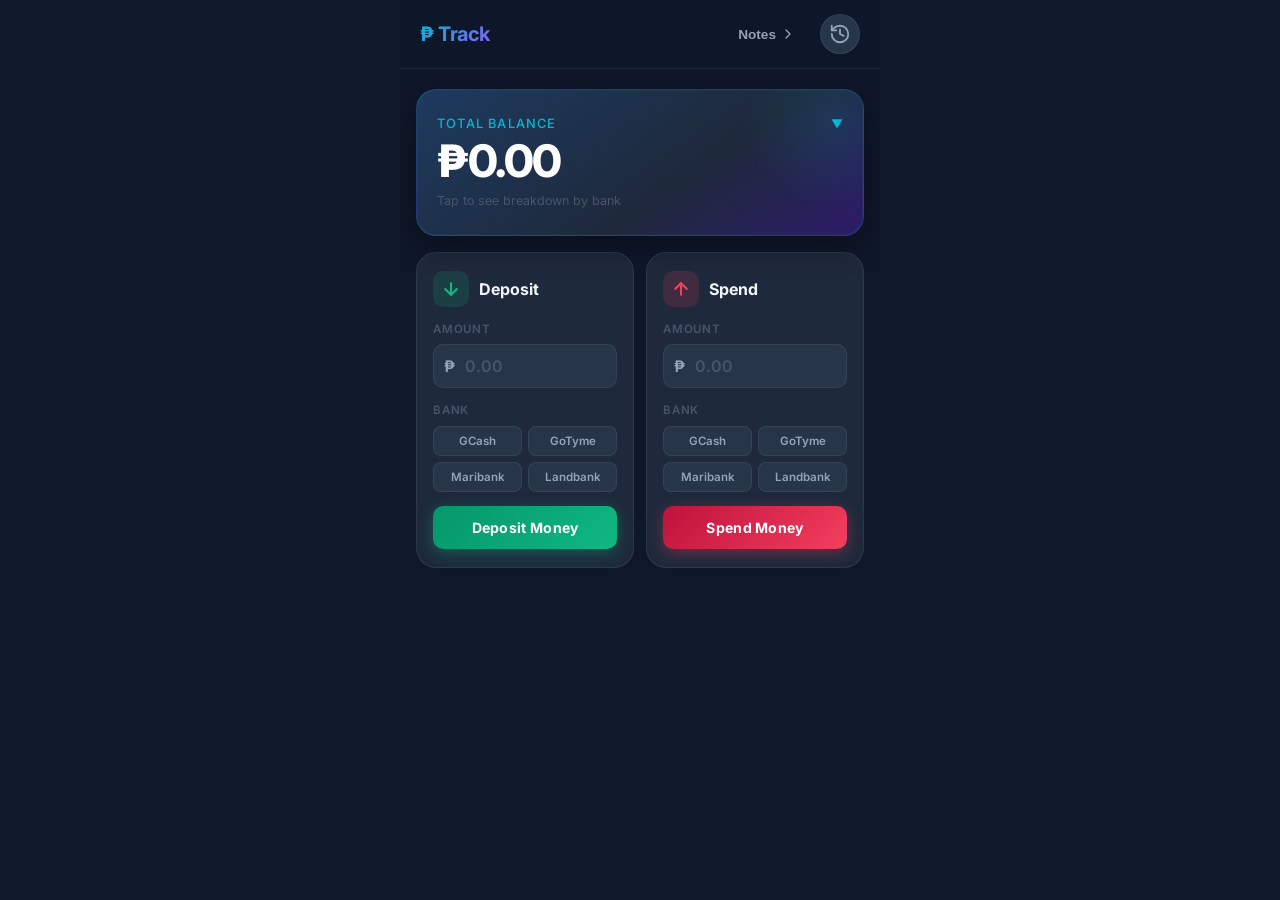
==== index.html @ 480aa16a "revamp my tracker" ====
<!DOCTYPE html>
<html lang="en">

<head>
    <meta charset="UTF-8" />
    <meta name="viewport" content="width=device-width, initial-scale=1.0, maximum-scale=1.0" />
    <meta name="theme-color" content="#0F172A" />
    <meta name="description" content="Track your money across GCash, GoTyme, Maribank, and Landbank." />
    <title>FinTrack — Finance Tracker</title>

    <link rel="manifest" href="manifest.json" />
    <link rel="apple-touch-icon" href="icons/icon-192.svg" />
    <link rel="stylesheet" href="style.css" />

    <!-- Google Fonts -->
    <link rel="preconnect" href="https://fonts.googleapis.com" />
    <link rel="preconnect" href="https://fonts.gstatic.com" crossorigin />
    <link href="https://fonts.googleapis.com/css2?family=Inter:wght@300;400;500;600;700;800&display=swap"
        rel="stylesheet" />
</head>

<body>

    <!-- Toast Notification -->
    <div id="toast" class="toast" aria-live="polite"></div>

    <!-- Slider Container for Pages -->
    <div class="slider-container" id="sliderContainer">

        <!-- Main Tracker Page -->
        <div class="page main-page" id="mainPage">
            <!-- App Shell -->
            <div class="app">

                <!-- Header -->
                <header class="app-header">
                    <div class="header-inner">
                        <span class="logo">₱ Track</span>
                        <div class="header-actions">
                            <button class="nav-indicator-btn" id="toNotesBtn" aria-label="Go to Notes">
                                <span>Notes</span>
                                <svg width="16" height="16" viewBox="0 0 24 24" fill="none" stroke="currentColor"
                                    stroke-width="2" stroke-linecap="round" stroke-linejoin="round">
                                    <path d="M9 18l6-6-6-6" />
                                </svg>
                            </button>
                            <button class="history-btn" id="historyBtn" aria-label="Transaction History">
                                <svg width="22" height="22" viewBox="0 0 24 24" fill="none" stroke="currentColor"
                                    stroke-width="2" stroke-linecap="round" stroke-linejoin="round">
                                    <path d="M3 12a9 9 0 1 0 9-9 9.75 9.75 0 0 0-6.74 2.74L3 8" />
                                    <path d="M3 3v5h5" />
                                    <path d="M12 7v5l4 2" />
                                </svg>
                            </button>
                        </div>
                    </div>
                </header>

                <main class="main-scroll">

                    <!-- Total Balance Card -->
                    <section class="balance-card" id="balanceCard" role="button" tabindex="0" aria-expanded="false"
                        aria-label="Total balance, tap to expand by bank">
                        <div class="balance-top">
                            <p class="balance-label">Total Balance</p>
                            <span class="chevron" id="chevron">▼</span>
                        </div>
                        <h1 class="balance-amount" id="totalBalance">₱0.00</h1>
                        <p class="balance-sub">Tap to see breakdown by bank</p>

                        <!-- Bank Breakdown (collapsible) -->
                        <div class="bank-breakdown" id="bankBreakdown">
                            <div class="bank-row" data-bank="gcash">
                                <div class="bank-info">
                                    <span class="bank-dot gcash-dot"></span>
                                    <span class="bank-name">GCash</span>
                                </div>
                                <span class="bank-balance" id="bal-gcash">₱0.00</span>
                            </div>
                            <div class="bank-row" data-bank="gotyme">
                                <div class="bank-info">
                                    <span class="bank-dot gotyme-dot"></span>
                                    <span class="bank-name">GoTyme</span>
                                </div>
                                <span class="bank-balance" id="bal-gotyme">₱0.00</span>
                            </div>
                            <div class="bank-row" data-bank="maribank">
                                <div class="bank-info">
                                    <span class="bank-dot maribank-dot"></span>
                                    <span class="bank-name">Maribank</span>
                                </div>
                                <span class="bank-balance" id="bal-maribank">₱0.00</span>
                            </div>
                            <div class="bank-row" data-bank="landbank">
                                <div class="bank-info">
                                    <span class="bank-dot landbank-dot"></span>
                                    <span class="bank-name">Landbank</span>
                                </div>
                                <span class="bank-balance" id="bal-landbank">₱0.00</span>
                            </div>
                        </div>
                    </section>

                    <!-- Action Cards -->
                    <div class="action-grid">

                        <!-- Deposit Card -->
                        <section class="action-card deposit-card">
                            <div class="action-card-header">
                                <span class="action-icon deposit-icon">
                                    <svg width="20" height="20" viewBox="0 0 24 24" fill="none" stroke="currentColor"
                                        stroke-width="2.5" stroke-linecap="round" stroke-linejoin="round">
                                        <line x1="12" y1="5" x2="12" y2="19" />
                                        <polyline points="19 12 12 19 5 12" />
                                    </svg>
                                </span>
                                <h2 class="action-title">Deposit</h2>
                            </div>

                            <div class="input-group">
                                <label class="input-label" for="depositAmount">Amount</label>
                                <div class="amount-input-wrap">
                                    <span class="currency-prefix">₱</span>
                                    <input id="depositAmount" type="number" inputmode="decimal" placeholder="0.00"
                                        min="0" step="0.01" class="amount-input" autocomplete="off" />
                                </div>
                            </div>

                            <div class="input-group">
                                <label class="input-label">Bank</label>
                                <div class="bank-pills" id="depositBankPills">
                                    <button class="pill" data-bank="gcash" data-group="deposit">GCash</button>
                                    <button class="pill" data-bank="gotyme" data-group="deposit">GoTyme</button>
                                    <button class="pill" data-bank="maribank" data-group="deposit">Maribank</button>
                                    <button class="pill" data-bank="landbank" data-group="deposit">Landbank</button>
                                </div>
                            </div>

                            <button class="action-btn deposit-btn" id="depositBtn">Deposit Money</button>
                        </section>

                        <!-- Spend Card -->
                        <section class="action-card spend-card">
                            <div class="action-card-header">
                                <span class="action-icon spend-icon">
                                    <svg width="20" height="20" viewBox="0 0 24 24" fill="none" stroke="currentColor"
                                        stroke-width="2.5" stroke-linecap="round" stroke-linejoin="round">
                                        <line x1="12" y1="19" x2="12" y2="5" />
                                        <polyline points="5 12 12 5 19 12" />
                                    </svg>
                                </span>
                                <h2 class="action-title">Spend</h2>
                            </div>

                            <div class="input-group">
                                <label class="input-label" for="spendAmount">Amount</label>
                                <div class="amount-input-wrap">
                                    <span class="currency-prefix">₱</span>
                                    <input id="spendAmount" type="number" inputmode="decimal" placeholder="0.00" min="0"
                                        step="0.01" class="amount-input" autocomplete="off" />
                                </div>
                            </div>

                            <div class="input-group">
                                <label class="input-label">Bank</label>
                                <div class="bank-pills" id="spendBankPills">
                                    <button class="pill" data-bank="gcash" data-group="spend">GCash</button>
                                    <button class="pill" data-bank="gotyme" data-group="spend">GoTyme</button>
                                    <button class="pill" data-bank="maribank" data-group="spend">Maribank</button>
                                    <button class="pill" data-bank="landbank" data-group="spend">Landbank</button>
                                </div>
                            </div>

                            <button class="action-btn spend-btn" id="spendBtn">Spend Money</button>
                        </section>

                    </div><!-- end action-grid -->

                </main><!-- end main-scroll -->
            </div><!-- end app -->
        </div><!-- end main-page -->

        <!-- Note Taking Page -->
        <div class="page notes-page" id="notesPage">
            <header class="app-header">
                <div class="header-inner">
                    <button class="nav-indicator-btn back-btn" id="toMainBtn" aria-label="Go to Tracker">
                        <svg width="16" height="16" viewBox="0 0 24 24" fill="none" stroke="currentColor"
                            stroke-width="2" stroke-linecap="round" stroke-linejoin="round">
                            <path d="M15 18l-6-6 6-6" />
                        </svg>
                        <span>Tracker</span>
                    </button>
                    <span class="logo">Notes</span>
                    <div style="width: 44px;"></div> <!-- Spacer for centering title -->
                </div>
            </header>
            <main class="main-scroll">
                <div class="notes-container">
                    <textarea id="notesArea" placeholder="Write your financial notes here... (auto-saves)"
                        aria-label="Financial Notes"></textarea>
                </div>
            </main>
        </div><!-- end notes-page -->

    </div><!-- end slider-container -->

    <!-- Transaction History Modal -->
    <div class="modal-overlay" id="modalOverlay" aria-hidden="true">
        <div class="modal" role="dialog" aria-labelledby="modalTitle">
            <div class="modal-header">
                <h2 class="modal-title" id="modalTitle">Transaction History</h2>
                <button class="modal-close" id="modalClose" aria-label="Close">✕</button>
            </div>

            <!-- Bank Filter Tabs -->
            <div class="modal-tabs" id="modalTabs">
                <button class="tab active" data-filter="all">All</button>
                <button class="tab" data-filter="gcash">GCash</button>
                <button class="tab" data-filter="gotyme">GoTyme</button>
                <button class="tab" data-filter="maribank">Maribank</button>
                <button class="tab" data-filter="landbank">Landbank</button>
            </div>

            <div class="modal-body" id="modalBody">
                <p class="empty-state">No transactions yet.</p>
            </div>
        </div>
    </div>

    <script src="app.js"></script>
</body>

</html>
---- style.css ----
/* ===========================
   ROOT & RESET
   =========================== */
*,
*::before,
*::after {
    box-sizing: border-box;
    margin: 0;
    padding: 0;
    -webkit-tap-highlight-color: transparent;
}

:root {
    --bg: #0F172A;
    --bg-card: #1E293B;
    --bg-card2: #162033;
    --surface: #273548;
    --border: rgba(255, 255, 255, 0.07);

    --accent-cyan: #06B6D4;
    --accent-purple: #8B5CF6;
    --green: #10B981;
    --red: #F43F5E;

    --gcash: #0070ED;
    --gotyme: #00BFA5;
    --maribank: #9333EA;
    --landbank: #16A34A;

    --text-primary: #F1F5F9;
    --text-secondary: #94A3B8;
    --text-muted: #475569;

    --radius-lg: 20px;
    --radius-md: 14px;
    --radius-sm: 10px;

    --font: 'Inter', system-ui, sans-serif;
}

html,
body {
    height: 100%;
    background: var(--bg);
    color: var(--text-primary);
    font-family: var(--font);
    font-size: 16px;
    line-height: 1.5;
    overflow: hidden;
    /* Prevent body scroll, use .main-scroll instead */
    position: fixed;
    /* Prevent bouncy scroll on iOS */
    width: 100%;
}

/* ===========================
   SLIDER SYSTEM
   =========================== */
.slider-container {
    display: flex;
    width: 200%;
    /* Two pages */
    height: 100%;
    transition: transform 0.4s cubic-bezier(0.19, 1, 0.22, 1);
    will-change: transform;
}

.page {
    width: 50%;
    /* Each page is 100% of viewport width */
    height: 100%;
    flex-shrink: 0;
    display: flex;
    flex-direction: column;
}

/* Active page states */
.slider-container.show-notes {
    transform: translateX(-50%);
}

.header-actions {
    display: flex;
    align-items: center;
    gap: 12px;
}

.nav-indicator-btn {
    background: transparent;
    border: none;
    color: var(--text-secondary);
    display: flex;
    align-items: center;
    gap: 4px;
    font-size: 0.85rem;
    font-weight: 600;
    cursor: pointer;
    padding: 8px 12px;
    border-radius: 20px;
    transition: all 0.2s;
}

.nav-indicator-btn:hover {
    background: var(--surface);
    color: var(--accent-cyan);
}

.back-btn {
    padding-left: 8px;
}

/* ===========================
   NOTES PAGE
   =========================== */
.notes-container {
    flex: 1;
    display: flex;
    flex-direction: column;
    padding: 10px 0;
}

#notesArea {
    width: 100%;
    height: 100%;
    background: transparent;
    border: none;
    color: var(--text-primary);
    font-family: var(--font);
    font-size: 1rem;
    line-height: 1.6;
    padding: 10px;
    resize: none;
    outline: none;
}

#notesArea::placeholder {
    color: var(--text-muted);
}


/* ===========================
   APP SHELL
   =========================== */
.app {
    display: flex;
    flex-direction: column;
    min-height: 100dvh;
    max-width: 480px;
    margin: 0 auto;
}

/* ===========================
   HEADER
   =========================== */
.app-header {
    position: sticky;
    top: 0;
    z-index: 10;
    background: rgba(15, 23, 42, 0.85);
    backdrop-filter: blur(16px);
    -webkit-backdrop-filter: blur(16px);
    border-bottom: 1px solid var(--border);
}

.header-inner {
    display: flex;
    align-items: center;
    justify-content: space-between;
    padding: 14px 20px;
}

.logo {
    font-size: 1.25rem;
    font-weight: 700;
    background: linear-gradient(135deg, var(--accent-cyan), var(--accent-purple));
    -webkit-background-clip: text;
    -webkit-text-fill-color: transparent;
    background-clip: text;
    letter-spacing: -0.5px;
}

.history-btn {
    background: var(--surface);
    border: 1px solid var(--border);
    border-radius: 50%;
    width: 40px;
    height: 40px;
    display: flex;
    align-items: center;
    justify-content: center;
    color: var(--text-secondary);
    cursor: pointer;
    transition: all 0.2s;
}

.history-btn:hover,
.history-btn:focus-visible {
    color: var(--accent-cyan);
    border-color: var(--accent-cyan);
    outline: none;
}

/* ===========================
   MAIN SCROLL
   =========================== */
.main-scroll {
    flex: 1;
    padding: 20px 16px 40px;
    display: flex;
    flex-direction: column;
    gap: 16px;
    overflow-y: auto;
}

/* ===========================
   BALANCE CARD
   =========================== */
.balance-card {
    background: linear-gradient(145deg, #1E3A5F 0%, #1E293B 60%, #2D1B69 100%);
    border: 1px solid rgba(6, 182, 212, 0.2);
    border-radius: var(--radius-lg);
    padding: 24px 20px;
    cursor: pointer;
    user-select: none;
    transition: transform 0.15s, box-shadow 0.2s;
    box-shadow: 0 8px 32px rgba(0, 0, 0, 0.4), 0 0 0 1px rgba(6, 182, 212, 0.05) inset;
    position: relative;
    overflow: hidden;
}

.balance-card::before {
    content: '';
    position: absolute;
    top: -60px;
    right: -60px;
    width: 180px;
    height: 180px;
    background: radial-gradient(circle, rgba(6, 182, 212, 0.12) 0%, transparent 70%);
    pointer-events: none;
}

.balance-card:active {
    transform: scale(0.985);
}

.balance-card:focus-visible {
    outline: 2px solid var(--accent-cyan);
    outline-offset: 2px;
}

.balance-top {
    display: flex;
    align-items: center;
    justify-content: space-between;
    margin-bottom: 4px;
}

.balance-label {
    font-size: 0.8rem;
    font-weight: 500;
    text-transform: uppercase;
    letter-spacing: 1.2px;
    color: var(--accent-cyan);
}

.chevron {
    color: var(--accent-cyan);
    font-size: 0.75rem;
    transition: transform 0.3s cubic-bezier(0.4, 0, 0.2, 1);
    display: inline-block;
}

.chevron.open {
    transform: rotate(180deg);
}

.balance-amount {
    font-size: 2.8rem;
    font-weight: 800;
    letter-spacing: -1.5px;
    color: #fff;
    line-height: 1.1;
    margin-bottom: 6px;
}

.balance-sub {
    font-size: 0.78rem;
    color: var(--text-muted);
}

/* Bank Breakdown */
.bank-breakdown {
    overflow: hidden;
    max-height: 0;
    transition: max-height 0.4s cubic-bezier(0.4, 0, 0.2, 1), opacity 0.3s;
    opacity: 0;
}

.bank-breakdown.open {
    max-height: 300px;
    opacity: 1;
}

.bank-row {
    display: flex;
    align-items: center;
    justify-content: space-between;
    padding: 10px 0;
    border-top: 1px solid var(--border);
    margin-top: 12px;
}

.bank-row:first-child {
    margin-top: 16px;
}

.bank-info {
    display: flex;
    align-items: center;
    gap: 10px;
}

.bank-dot {
    width: 10px;
    height: 10px;
    border-radius: 50%;
    flex-shrink: 0;
}

.gcash-dot {
    background: var(--gcash);
    box-shadow: 0 0 6px var(--gcash);
}

.gotyme-dot {
    background: var(--gotyme);
    box-shadow: 0 0 6px var(--gotyme);
}

.maribank-dot {
    background: var(--maribank);
    box-shadow: 0 0 6px var(--maribank);
}

.landbank-dot {
    background: var(--landbank);
    box-shadow: 0 0 6px var(--landbank);
}

.bank-name {
    font-size: 0.9rem;
    font-weight: 500;
    color: var(--text-primary);
}

.bank-balance {
    font-size: 0.95rem;
    font-weight: 700;
    color: #fff;
}

/* ===========================
   ACTION GRID
   =========================== */
.action-grid {
    display: grid;
    grid-template-columns: 1fr 1fr;
    gap: 12px;
}

@media (max-width: 360px) {
    .action-grid {
        grid-template-columns: 1fr;
    }
}

/* ===========================
   ACTION CARDS
   =========================== */
.action-card {
    background: var(--bg-card);
    border: 1px solid var(--border);
    border-radius: var(--radius-lg);
    padding: 18px 16px;
    display: flex;
    flex-direction: column;
    gap: 14px;
}

.action-card-header {
    display: flex;
    align-items: center;
    gap: 10px;
}

.action-icon {
    width: 36px;
    height: 36px;
    border-radius: var(--radius-sm);
    display: flex;
    align-items: center;
    justify-content: center;
    flex-shrink: 0;
}

.deposit-icon {
    background: rgba(16, 185, 129, 0.15);
    color: var(--green);
}

.spend-icon {
    background: rgba(244, 63, 94, 0.15);
    color: var(--red);
}

.action-title {
    font-size: 1rem;
    font-weight: 700;
    color: var(--text-primary);
}

/* ===========================
   INPUTS
   =========================== */
.input-group {
    display: flex;
    flex-direction: column;
    gap: 6px;
}

.input-label {
    font-size: 0.72rem;
    font-weight: 600;
    text-transform: uppercase;
    letter-spacing: 0.8px;
    color: var(--text-muted);
}

.amount-input-wrap {
    display: flex;
    align-items: center;
    background: var(--surface);
    border: 1.5px solid var(--border);
    border-radius: var(--radius-sm);
    overflow: hidden;
    transition: border-color 0.2s;
}

.amount-input-wrap:focus-within {
    border-color: var(--accent-cyan);
}

.currency-prefix {
    padding: 0 10px;
    font-size: 1rem;
    font-weight: 600;
    color: var(--text-secondary);
    flex-shrink: 0;
}

.amount-input {
    flex: 1;
    background: transparent;
    border: none;
    outline: none;
    color: var(--text-primary);
    font-size: 1rem;
    font-weight: 600;
    font-family: var(--font);
    padding: 11px 10px 11px 0;
    width: 100%;
}

.amount-input::placeholder {
    color: var(--text-muted);
}

/* hide number spinners */
.amount-input::-webkit-outer-spin-button,
.amount-input::-webkit-inner-spin-button {
    -webkit-appearance: none;
}

.amount-input[type=number] {
    -moz-appearance: textfield;
    appearance: textfield;
}

/* ===========================
   BANK PILLS
   =========================== */
.bank-pills {
    display: grid;
    grid-template-columns: 1fr 1fr;
    gap: 6px;
}

.pill {
    background: var(--surface);
    border: 1.5px solid var(--border);
    border-radius: 8px;
    padding: 7px 6px;
    font-size: 0.72rem;
    font-weight: 600;
    font-family: var(--font);
    color: var(--text-secondary);
    cursor: pointer;
    transition: all 0.18s;
    text-align: center;
    white-space: nowrap;
    overflow: hidden;
    text-overflow: ellipsis;
}

.pill:hover {
    color: var(--text-primary);
    border-color: var(--text-muted);
}

.pill.active[data-bank="gcash"] {
    background: rgba(0, 112, 237, 0.2);
    border-color: var(--gcash);
    color: #60A5FA;
}

.pill.active[data-bank="gotyme"] {
    background: rgba(0, 191, 165, 0.2);
    border-color: var(--gotyme);
    color: #2DD4BF;
}

.pill.active[data-bank="maribank"] {
    background: rgba(147, 51, 234, 0.2);
    border-color: var(--maribank);
    color: #C084FC;
}

.pill.active[data-bank="landbank"] {
    background: rgba(22, 163, 74, 0.2);
    border-color: var(--landbank);
    color: #4ADE80;
}

/* ===========================
   ACTION BUTTONS
   =========================== */
.action-btn {
    width: 100%;
    padding: 13px;
    border: none;
    border-radius: var(--radius-sm);
    font-family: var(--font);
    font-size: 0.88rem;
    font-weight: 700;
    cursor: pointer;
    transition: all 0.2s;
    letter-spacing: 0.3px;
}

.action-btn:active {
    transform: scale(0.97);
}

.deposit-btn {
    background: linear-gradient(135deg, #059669, #10B981);
    color: #fff;
    box-shadow: 0 4px 16px rgba(16, 185, 129, 0.35);
}

.deposit-btn:hover {
    box-shadow: 0 6px 20px rgba(16, 185, 129, 0.5);
}

.spend-btn {
    background: linear-gradient(135deg, #BE123C, #F43F5E);
    color: #fff;
    box-shadow: 0 4px 16px rgba(244, 63, 94, 0.35);
}

.spend-btn:hover {
    box-shadow: 0 6px 20px rgba(244, 63, 94, 0.5);
}

/* ===========================
   TOAST
   =========================== */
.toast {
    position: fixed;
    bottom: 32px;
    left: 50%;
    transform: translateX(-50%) translateY(100px);
    background: var(--surface);
    border: 1px solid var(--border);
    color: var(--text-primary);
    padding: 12px 22px;
    border-radius: 100px;
    font-size: 0.88rem;
    font-weight: 500;
    white-space: nowrap;
    z-index: 9999;
    transition: transform 0.35s cubic-bezier(0.34, 1.56, 0.64, 1), opacity 0.3s;
    opacity: 0;
    pointer-events: none;
    box-shadow: 0 8px 32px rgba(0, 0, 0, 0.5);
}

.toast.show {
    transform: translateX(-50%) translateY(0);
    opacity: 1;
}

.toast.success {
    border-color: var(--green);
    color: var(--green);
}

.toast.error {
    border-color: var(--red);
    color: var(--red);
}

/* ===========================
   MODAL
   =========================== */
.modal-overlay {
    position: fixed;
    inset: 0;
    background: rgba(0, 0, 0, 0.7);
    backdrop-filter: blur(4px);
    z-index: 100;
    display: flex;
    align-items: flex-end;
    opacity: 0;
    pointer-events: none;
    transition: opacity 0.25s;
}

.modal-overlay.open {
    opacity: 1;
    pointer-events: all;
}

.modal {
    background: var(--bg-card);
    border: 1px solid var(--border);
    border-radius: 24px 24px 0 0;
    width: 100%;
    max-width: 480px;
    margin: 0 auto;
    max-height: 80dvh;
    display: flex;
    flex-direction: column;
    transform: translateY(100%);
    transition: transform 0.35s cubic-bezier(0.4, 0, 0.2, 1);
}

.modal-overlay.open .modal {
    transform: translateY(0);
}

.modal-header {
    display: flex;
    align-items: center;
    justify-content: space-between;
    padding: 20px 20px 0;
    flex-shrink: 0;
}

.modal-title {
    font-size: 1.1rem;
    font-weight: 700;
}

.modal-close {
    background: var(--surface);
    border: none;
    color: var(--text-secondary);
    width: 32px;
    height: 32px;
    border-radius: 50%;
    font-size: 0.9rem;
    cursor: pointer;
    display: flex;
    align-items: center;
    justify-content: center;
    transition: all 0.2s;
}

.modal-close:hover {
    background: var(--text-muted);
    color: #fff;
}

.modal-tabs {
    display: flex;
    gap: 6px;
    padding: 14px 20px 0;
    overflow-x: auto;
    flex-shrink: 0;
    scrollbar-width: none;
}

.modal-tabs::-webkit-scrollbar {
    display: none;
}

.tab {
    background: var(--surface);
    border: 1.5px solid var(--border);
    border-radius: 100px;
    padding: 6px 14px;
    font-family: var(--font);
    font-size: 0.78rem;
    font-weight: 600;
    color: var(--text-secondary);
    cursor: pointer;
    white-space: nowrap;
    transition: all 0.2s;
}

.tab.active {
    background: var(--accent-cyan);
    border-color: var(--accent-cyan);
    color: #000;
}

.modal-body {
    flex: 1;
    overflow-y: auto;
    padding: 14px 20px 32px;
    display: flex;
    flex-direction: column;
    gap: 8px;
}

.empty-state {
    text-align: center;
    color: var(--text-muted);
    font-size: 0.9rem;
    padding: 32px 0;
}

/* Transaction Item */
.tx-item {
    display: flex;
    align-items: center;
    justify-content: space-between;
    background: var(--surface);
    border: 1px solid var(--border);
    border-radius: var(--radius-md);
    padding: 12px 14px;
}

.tx-left {
    display: flex;
    align-items: center;
    gap: 10px;
}

.tx-icon {
    width: 34px;
    height: 34px;
    border-radius: 10px;
    display: flex;
    align-items: center;
    justify-content: center;
    font-size: 1rem;
    flex-shrink: 0;
}

.tx-icon.deposit {
    background: rgba(16, 185, 129, 0.15);
}

.tx-icon.spend {
    background: rgba(244, 63, 94, 0.15);
}

.tx-info {
    display: flex;
    flex-direction: column;
    gap: 2px;
}

.tx-type {
    font-size: 0.85rem;
    font-weight: 600;
    text-transform: capitalize;
}

.tx-meta {
    font-size: 0.72rem;
    color: var(--text-muted);
}

.tx-amount {
    font-size: 0.95rem;
    font-weight: 700;
}

.tx-amount.deposit {
    color: var(--green);
}

.tx-amount.spend {
    color: var(--red);
}
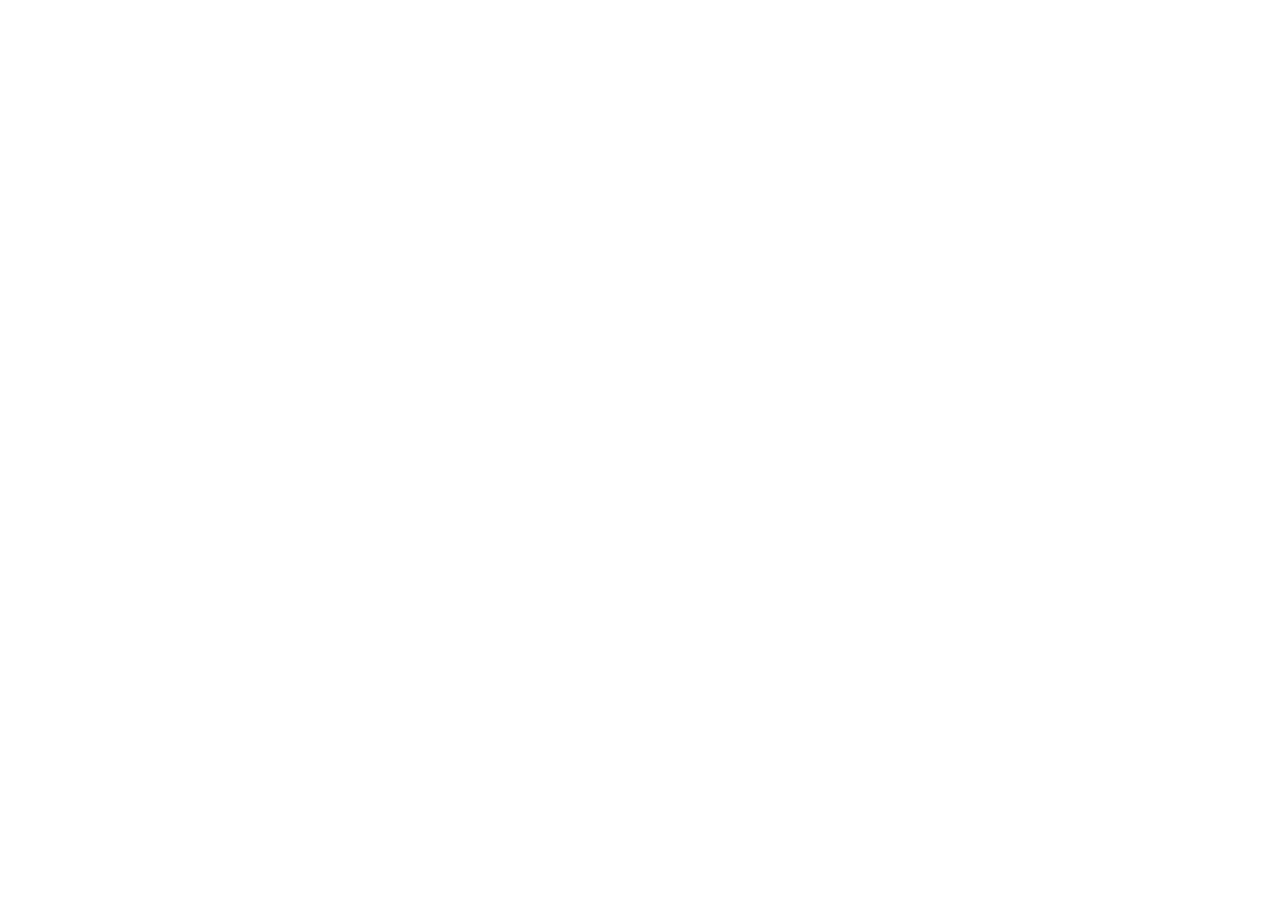
==== commit 052a0ebb: "deploy: e6ff5141110cdfcdda5a6129147da53fe555e296" ====
--- a/index.html
+++ b/index.html
@@ -1,234 +1,46 @@
 <!DOCTYPE html>
-<html lang="en">
+<html>
+<head>
+  <!--
+    If you are serving your web app in a path other than the root, change the
+    href value below to reflect the base path you are serving from.
 
-<head>
-    <meta charset="UTF-8" />
-    <meta name="viewport" content="width=device-width, initial-scale=1.0, maximum-scale=1.0" />
-    <meta name="theme-color" content="#0F172A" />
-    <meta name="description" content="Track your money across GCash, GoTyme, Maribank, and Landbank." />
-    <title>FinTrack — Finance Tracker</title>
+    The path provided below has to start and end with a slash "/" in order for
+    it to work correctly.
 
-    <link rel="manifest" href="manifest.json" />
-    <link rel="apple-touch-icon" href="icons/icon-192.svg" />
-    <link rel="stylesheet" href="style.css" />
+    For more details:
+    * https://developer.mozilla.org/en-US/docs/Web/HTML/Element/base
 
-    <!-- Google Fonts -->
-    <link rel="preconnect" href="https://fonts.googleapis.com" />
-    <link rel="preconnect" href="https://fonts.gstatic.com" crossorigin />
-    <link href="https://fonts.googleapis.com/css2?family=Inter:wght@300;400;500;600;700;800&display=swap"
-        rel="stylesheet" />
+    This is a placeholder for base href that will be replaced by the value of
+    the `--base-href` argument provided to `flutter build`.
+  -->
+  <base href="/tracker/">
+
+  <meta charset="UTF-8">
+  <meta content="IE=Edge" http-equiv="X-UA-Compatible">
+  <meta name="description" content="A new Flutter project.">
+
+  <!-- iOS meta tags & icons -->
+  <meta name="mobile-web-app-capable" content="yes">
+  <meta name="apple-mobile-web-app-status-bar-style" content="black">
+  <meta name="apple-mobile-web-app-title" content="fintrack">
+  <link rel="apple-touch-icon" href="icons/Icon-192.png">
+
+  <!-- Favicon -->
+  <link rel="icon" type="image/png" href="favicon.png"/>
+
+  <title>fintrack</title>
+  <link rel="manifest" href="manifest.json">
 </head>
+<body>
+  <!--
+    You can customize the "flutter_bootstrap.js" script.
+    This is useful to provide a custom configuration to the Flutter loader
+    or to give the user feedback during the initialization process.
 
-<body>
-
-    <!-- Toast Notification -->
-    <div id="toast" class="toast" aria-live="polite"></div>
-
-    <!-- Slider Container for Pages -->
-    <div class="slider-container" id="sliderContainer">
-
-        <!-- Main Tracker Page -->
-        <div class="page main-page" id="mainPage">
-            <!-- App Shell -->
-            <div class="app">
-
-                <!-- Header -->
-                <header class="app-header">
-                    <div class="header-inner">
-                        <span class="logo">₱ Track</span>
-                        <div class="header-actions">
-                            <button class="nav-indicator-btn" id="toNotesBtn" aria-label="Go to Notes">
-                                <span>Notes</span>
-                                <svg width="16" height="16" viewBox="0 0 24 24" fill="none" stroke="currentColor"
-                                    stroke-width="2" stroke-linecap="round" stroke-linejoin="round">
-                                    <path d="M9 18l6-6-6-6" />
-                                </svg>
-                            </button>
-                            <button class="history-btn" id="historyBtn" aria-label="Transaction History">
-                                <svg width="22" height="22" viewBox="0 0 24 24" fill="none" stroke="currentColor"
-                                    stroke-width="2" stroke-linecap="round" stroke-linejoin="round">
-                                    <path d="M3 12a9 9 0 1 0 9-9 9.75 9.75 0 0 0-6.74 2.74L3 8" />
-                                    <path d="M3 3v5h5" />
-                                    <path d="M12 7v5l4 2" />
-                                </svg>
-                            </button>
-                        </div>
-                    </div>
-                </header>
-
-                <main class="main-scroll">
-
-                    <!-- Total Balance Card -->
-                    <section class="balance-card" id="balanceCard" role="button" tabindex="0" aria-expanded="false"
-                        aria-label="Total balance, tap to expand by bank">
-                        <div class="balance-top">
-                            <p class="balance-label">Total Balance</p>
-                            <span class="chevron" id="chevron">▼</span>
-                        </div>
-                        <h1 class="balance-amount" id="totalBalance">₱0.00</h1>
-                        <p class="balance-sub">Tap to see breakdown by bank</p>
-
-                        <!-- Bank Breakdown (collapsible) -->
-                        <div class="bank-breakdown" id="bankBreakdown">
-                            <div class="bank-row" data-bank="gcash">
-                                <div class="bank-info">
-                                    <span class="bank-dot gcash-dot"></span>
-                                    <span class="bank-name">GCash</span>
-                                </div>
-                                <span class="bank-balance" id="bal-gcash">₱0.00</span>
-                            </div>
-                            <div class="bank-row" data-bank="gotyme">
-                                <div class="bank-info">
-                                    <span class="bank-dot gotyme-dot"></span>
-                                    <span class="bank-name">GoTyme</span>
-                                </div>
-                                <span class="bank-balance" id="bal-gotyme">₱0.00</span>
-                            </div>
-                            <div class="bank-row" data-bank="maribank">
-                                <div class="bank-info">
-                                    <span class="bank-dot maribank-dot"></span>
-                                    <span class="bank-name">Maribank</span>
-                                </div>
-                                <span class="bank-balance" id="bal-maribank">₱0.00</span>
-                            </div>
-                            <div class="bank-row" data-bank="landbank">
-                                <div class="bank-info">
-                                    <span class="bank-dot landbank-dot"></span>
-                                    <span class="bank-name">Landbank</span>
-                                </div>
-                                <span class="bank-balance" id="bal-landbank">₱0.00</span>
-                            </div>
-                        </div>
-                    </section>
-
-                    <!-- Action Cards -->
-                    <div class="action-grid">
-
-                        <!-- Deposit Card -->
-                        <section class="action-card deposit-card">
-                            <div class="action-card-header">
-                                <span class="action-icon deposit-icon">
-                                    <svg width="20" height="20" viewBox="0 0 24 24" fill="none" stroke="currentColor"
-                                        stroke-width="2.5" stroke-linecap="round" stroke-linejoin="round">
-                                        <line x1="12" y1="5" x2="12" y2="19" />
-                                        <polyline points="19 12 12 19 5 12" />
-                                    </svg>
-                                </span>
-                                <h2 class="action-title">Deposit</h2>
-                            </div>
-
-                            <div class="input-group">
-                                <label class="input-label" for="depositAmount">Amount</label>
-                                <div class="amount-input-wrap">
-                                    <span class="currency-prefix">₱</span>
-                                    <input id="depositAmount" type="number" inputmode="decimal" placeholder="0.00"
-                                        min="0" step="0.01" class="amount-input" autocomplete="off" />
-                                </div>
-                            </div>
-
-                            <div class="input-group">
-                                <label class="input-label">Bank</label>
-                                <div class="bank-pills" id="depositBankPills">
-                                    <button class="pill" data-bank="gcash" data-group="deposit">GCash</button>
-                                    <button class="pill" data-bank="gotyme" data-group="deposit">GoTyme</button>
-                                    <button class="pill" data-bank="maribank" data-group="deposit">Maribank</button>
-                                    <button class="pill" data-bank="landbank" data-group="deposit">Landbank</button>
-                                </div>
-                            </div>
-
-                            <button class="action-btn deposit-btn" id="depositBtn">Deposit Money</button>
-                        </section>
-
-                        <!-- Spend Card -->
-                        <section class="action-card spend-card">
-                            <div class="action-card-header">
-                                <span class="action-icon spend-icon">
-                                    <svg width="20" height="20" viewBox="0 0 24 24" fill="none" stroke="currentColor"
-                                        stroke-width="2.5" stroke-linecap="round" stroke-linejoin="round">
-                                        <line x1="12" y1="19" x2="12" y2="5" />
-                                        <polyline points="5 12 12 5 19 12" />
-                                    </svg>
-                                </span>
-                                <h2 class="action-title">Spend</h2>
-                            </div>
-
-                            <div class="input-group">
-                                <label class="input-label" for="spendAmount">Amount</label>
-                                <div class="amount-input-wrap">
-                                    <span class="currency-prefix">₱</span>
-                                    <input id="spendAmount" type="number" inputmode="decimal" placeholder="0.00" min="0"
-                                        step="0.01" class="amount-input" autocomplete="off" />
-                                </div>
-                            </div>
-
-                            <div class="input-group">
-                                <label class="input-label">Bank</label>
-                                <div class="bank-pills" id="spendBankPills">
-                                    <button class="pill" data-bank="gcash" data-group="spend">GCash</button>
-                                    <button class="pill" data-bank="gotyme" data-group="spend">GoTyme</button>
-                                    <button class="pill" data-bank="maribank" data-group="spend">Maribank</button>
-                                    <button class="pill" data-bank="landbank" data-group="spend">Landbank</button>
-                                </div>
-                            </div>
-
-                            <button class="action-btn spend-btn" id="spendBtn">Spend Money</button>
-                        </section>
-
-                    </div><!-- end action-grid -->
-
-                </main><!-- end main-scroll -->
-            </div><!-- end app -->
-        </div><!-- end main-page -->
-
-        <!-- Note Taking Page -->
-        <div class="page notes-page" id="notesPage">
-            <header class="app-header">
-                <div class="header-inner">
-                    <button class="nav-indicator-btn back-btn" id="toMainBtn" aria-label="Go to Tracker">
-                        <svg width="16" height="16" viewBox="0 0 24 24" fill="none" stroke="currentColor"
-                            stroke-width="2" stroke-linecap="round" stroke-linejoin="round">
-                            <path d="M15 18l-6-6 6-6" />
-                        </svg>
-                        <span>Tracker</span>
-                    </button>
-                    <span class="logo">Notes</span>
-                    <div style="width: 44px;"></div> <!-- Spacer for centering title -->
-                </div>
-            </header>
-            <main class="main-scroll">
-                <div class="notes-container">
-                    <textarea id="notesArea" placeholder="Write your financial notes here... (auto-saves)"
-                        aria-label="Financial Notes"></textarea>
-                </div>
-            </main>
-        </div><!-- end notes-page -->
-
-    </div><!-- end slider-container -->
-
-    <!-- Transaction History Modal -->
-    <div class="modal-overlay" id="modalOverlay" aria-hidden="true">
-        <div class="modal" role="dialog" aria-labelledby="modalTitle">
-            <div class="modal-header">
-                <h2 class="modal-title" id="modalTitle">Transaction History</h2>
-                <button class="modal-close" id="modalClose" aria-label="Close">✕</button>
-            </div>
-
-            <!-- Bank Filter Tabs -->
-            <div class="modal-tabs" id="modalTabs">
-                <button class="tab active" data-filter="all">All</button>
-                <button class="tab" data-filter="gcash">GCash</button>
-                <button class="tab" data-filter="gotyme">GoTyme</button>
-                <button class="tab" data-filter="maribank">Maribank</button>
-                <button class="tab" data-filter="landbank">Landbank</button>
-            </div>
-
-            <div class="modal-body" id="modalBody">
-                <p class="empty-state">No transactions yet.</p>
-            </div>
-        </div>
-    </div>
-
-    <script src="app.js"></script>
+    For more details:
+    * https://docs.flutter.dev/platform-integration/web/initialization
+  -->
+  <script src="flutter_bootstrap.js" async></script>
 </body>
-
-</html>+</html>
